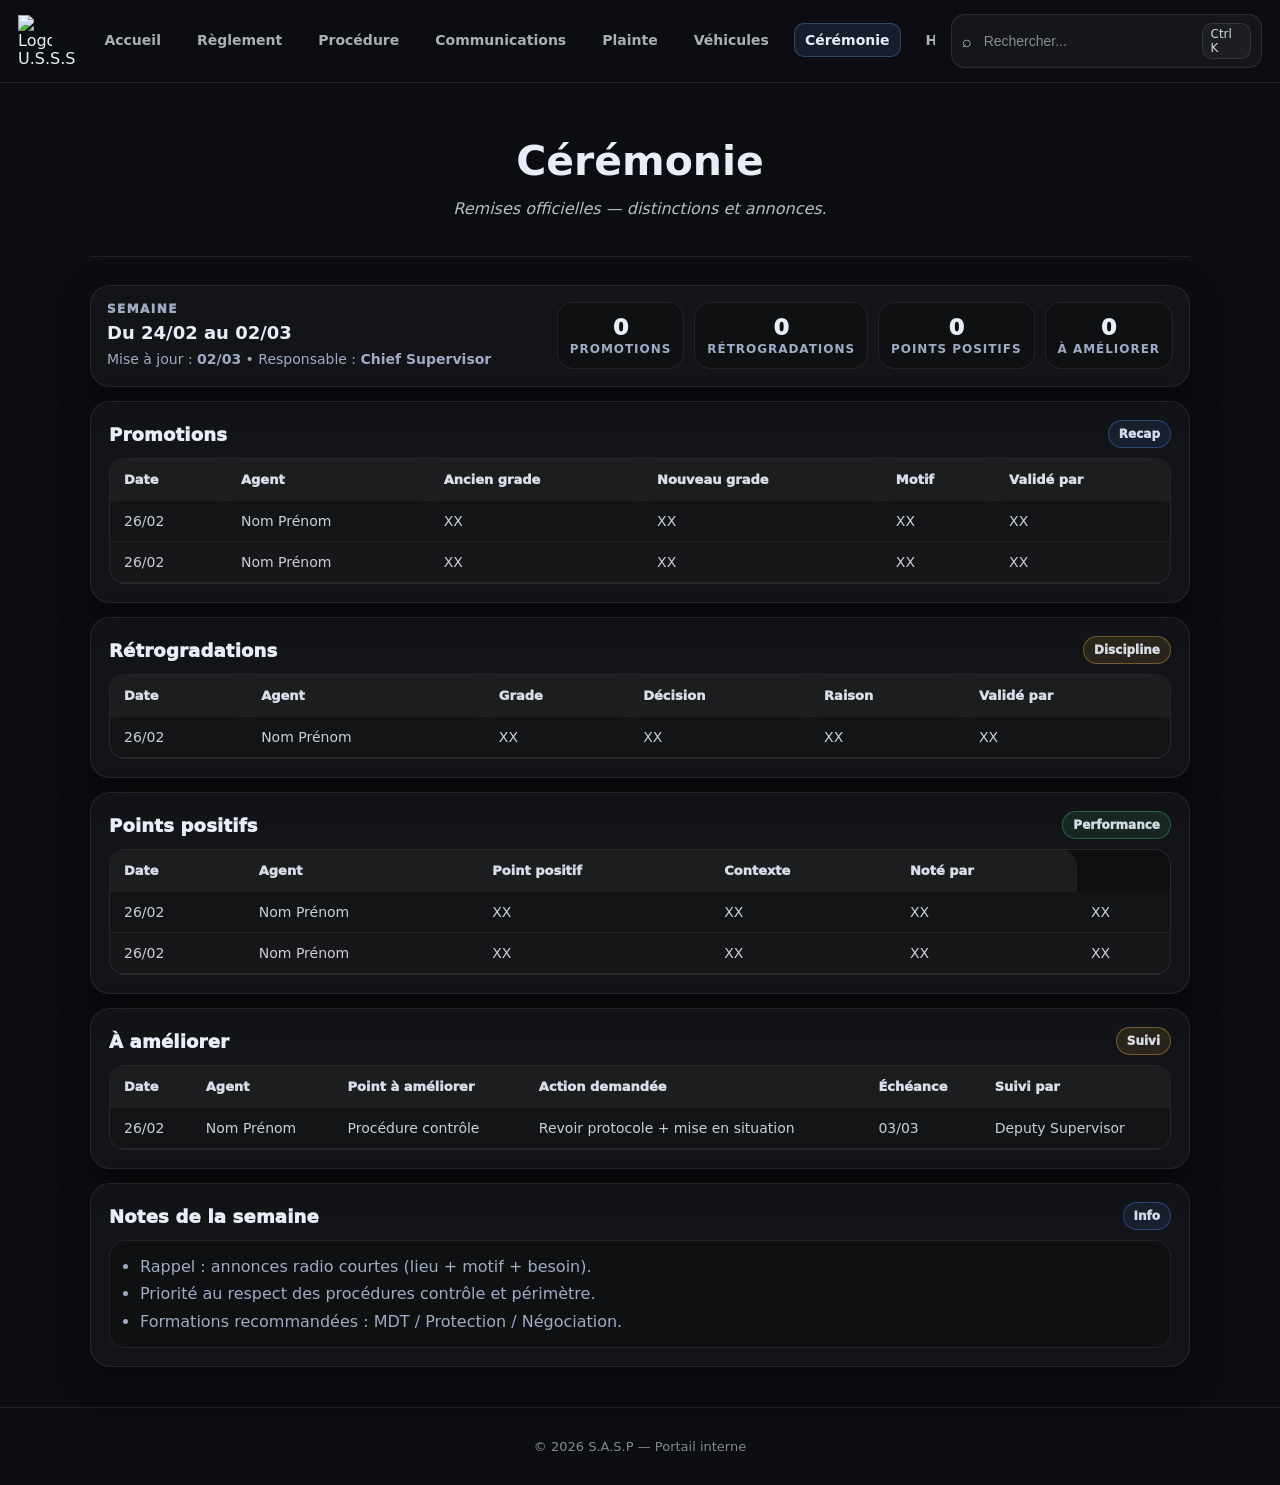
==== ceremonie.html @ ccc36e86 "Create ceremonie.html" ====
<!DOCTYPE html>
<html lang="fr">
<head>
  <meta charset="UTF-8" />
  <meta name="viewport" content="width=device-width, initial-scale=1.0" />
  <title>S.A.S.P - Cérémonie</title>
  <link rel="icon" type="image/png" href="favicon.png">
  <link rel="stylesheet" href="style.css" />
</head>
<body>

<header class="topbar">
  <div class="topbar__left">
    <div class="brand">
      <div class="brand__logo">
        <img src="favicon.png" alt="Logo USSS">
      </div>
      <div class="brand__name">U.S.S.S</div>
    </div>

    <nav class="nav">
      <a class="nav__link" href="index.html">Accueil</a>
      <a class="nav__link" href="reglement.html">Règlement</a>
      <a class="nav__link" href="procedure.html">Procédure</a>
      <a class="nav__link" href="communications.html">Communications</a>
      <a class="nav__link" href="plainte.html">Plainte</a>
      <a class="nav__link" href="vehicules.html">Véhicules</a>

      <!-- Nom changé uniquement -->
      <a class="nav__link nav__link--active" href="ceremonie.html">Cérémonie</a>

      <a class="nav__link" href="hierarchie.html">Hiérarchie</a>
     <a class="nav__link" href="effectif.html">Effectif</a>
      <a class="nav__link" href="formation.html">Formation</a>
    </nav>
  </div>

  <div class="topbar__right">
    <div class="search">
      <span class="search__icon" aria-hidden="true">⌕</span>
      <input class="search__input" type="search" placeholder="Rechercher..." />
      <span class="search__hint" aria-hidden="true">Ctrl K</span>
    </div>
  </div>
</header>

<main class="container">
  <section class="hero">
    <h1 class="hero__title">Cérémonie</h1>
    <p class="hero__subtitle">Remises officielles — distinctions et annonces.</p>
  </section>

  <hr class="divider" />


  <!-- Bandeau semaine -->
  <section class="dispatch-week">
    <div class="dispatch-week__left">
      <div class="dispatch-week__label">Semaine</div>
      <div class="dispatch-week__range">Du <b>24/02</b> au <b>02/03</b></div>
      <div class="dispatch-week__meta">Mise à jour : <b>02/03</b> • Responsable : <b>Chief Supervisor</b></div>
    </div>

    <div class="dispatch-week__right">
      <div class="dispatch-kpi">
        <div class="dispatch-kpi__value">0</div>
        <div class="dispatch-kpi__label">Promotions</div>
      </div>
      <div class="dispatch-kpi">
        <div class="dispatch-kpi__value">0</div>
        <div class="dispatch-kpi__label">Rétrogradations</div>
      </div>
      <div class="dispatch-kpi">
        <div class="dispatch-kpi__value">0</div>
        <div class="dispatch-kpi__label">Points positifs</div>
      </div>
      <div class="dispatch-kpi">
        <div class="dispatch-kpi__value">0</div>
        <div class="dispatch-kpi__label">À améliorer</div>
      </div>
    </div>
  </section>

  <!-- PROMOTIONS -->
  <section class="dispatch-card">
    <div class="dispatch-head">
      <h2 class="dispatch-title">Promotions</h2>
      <span class="dispatch-badge">Recap</span>
    </div>

    <div class="dispatch-table-wrap">
      <table class="dispatch-table">
        <thead>
          <tr>
            <th>Date</th>
            <th>Agent</th>
            <th>Ancien grade</th>
            <th>Nouveau grade</th>
            <th>Motif</th>
            <th>Validé par</th>
          </tr>
        </thead>
        <tbody>
          <tr>
            <td>26/02</td>
            <td>Nom Prénom</td>
            <td>XX</td>
            <td>XX</td>
            <td>XX</td>
            <td>XX</td>
          </tr>
          <tr>
            <td>26/02</td>
            <td>Nom Prénom</td>
            <td>XX</td>
            <td>XX</td>
            <td>XX</td>
            <td>XX</td>
          </tr>
        </tbody>
      </table>
    </div>
  </section>

  <!-- RÉTROGRADATIONS -->
  <section class="dispatch-card">
    <div class="dispatch-head">
      <h2 class="dispatch-title">Rétrogradations</h2>
      <span class="dispatch-badge dispatch-badge--warn">Discipline</span>
    </div>

    <div class="dispatch-table-wrap">
      <table class="dispatch-table">
        <thead>
          <tr>
            <th>Date</th>
            <th>Agent</th>
            <th>Grade</th>
            <th>Décision</th>
            <th>Raison</th>
            <th>Validé par</th>
          </tr>
        </thead>
        <tbody>
          <tr>
            <td>26/02</td>
            <td>Nom Prénom</td>
            <td>XX</td>
            <td>XX</td>
            <td>XX</td>
            <td>XX</td>
          </tr>
        </tbody>
      </table>
    </div>
  </section>

  <!-- POINTS POSITIFS -->
  <section class="dispatch-card">
    <div class="dispatch-head">
      <h2 class="dispatch-title">Points positifs</h2>
      <span class="dispatch-badge dispatch-badge--ok">Performance</span>
    </div>

    <div class="dispatch-table-wrap">
      <table class="dispatch-table">
        <thead>
          <tr>
            <th>Date</th>
            <th>Agent</th>
            <th>Point positif</th>
            <th>Contexte</th>
            <th>Noté par</th>
          </tr>
        </thead>
        <tbody>
          <tr>
            <td>26/02</td>
            <td>Nom Prénom</td>
            <td>XX</td>
            <td>XX</td>
            <td>XX</td>
            <td>XX</td>
          </tr>
          <tr>
            <td>26/02</td>
            <td>Nom Prénom</td>
            <td>XX</td>
            <td>XX</td>
            <td>XX</td>
            <td>XX</td>
          </tr>
        </tbody>
      </table>
    </div>
  </section>

  <!-- À AMÉLIORER -->
  <section class="dispatch-card">
    <div class="dispatch-head">
      <h2 class="dispatch-title">À améliorer</h2>
      <span class="dispatch-badge dispatch-badge--warn">Suivi</span>
    </div>

    <div class="dispatch-table-wrap">
      <table class="dispatch-table">
        <thead>
          <tr>
            <th>Date</th>
            <th>Agent</th>
            <th>Point à améliorer</th>
            <th>Action demandée</th>
            <th>Échéance</th>
            <th>Suivi par</th>
          </tr>
        </thead>
        <tbody>
          <tr>
            <td>26/02</td>
            <td>Nom Prénom</td>
            <td>Procédure contrôle</td>
            <td>Revoir protocole + mise en situation</td>
            <td>03/03</td>
            <td>Deputy Supervisor</td>
          </tr>
        </tbody>
      </table>
    </div>
  </section>

  <!-- NOTES / REMARQUES -->
  <section class="dispatch-card">
    <div class="dispatch-head">
      <h2 class="dispatch-title">Notes de la semaine</h2>
      <span class="dispatch-badge">Info</span>
    </div>

    <div class="dispatch-notes">
      <ul class="dispatch-notes__list">
        <li>Rappel : annonces radio courtes (lieu + motif + besoin).</li>
        <li>Priorité au respect des procédures contrôle et périmètre.</li>
        <li>Formations recommandées : MDT / Protection / Négociation.</li>
      </ul>
    </div>
  </section>

</main>

<footer class="footer">
  <p>© <span id="year"></span> S.A.S.P — Portail interne</p>
</footer>

<script>
  document.getElementById("year").textContent = new Date().getFullYear();
</script>

</body>
</html>
---- style.css ----
* { box-sizing: border-box; }
html, body { height: 100%; }
body {
  margin: 0;
  font-family: system-ui, -apple-system, Segoe UI, Roboto, Arial, sans-serif;
  background: #0b0d10;
  color: #e8eef7;
}

/* TOPBAR */
.topbar {
  position: sticky;
  top: 0;
  z-index: 10;
  background: rgba(12, 14, 18, 0.92);
  backdrop-filter: blur(8px);
  border-bottom: 1px solid rgba(255,255,255,0.08);
  padding: 14px 18px;
  display: flex;
  align-items: center;
  justify-content: space-between;
  gap: 16px;
}

.topbar__left {
  display: flex;
  align-items: center;
  gap: 18px;
  min-width: 0;
}

.brand__logo{
  display: flex;
  align-items: center;
  justify-content: center;
  width: 34px;
  height: 34px;
}

.brand__logo img{
  width: 100%;
  height: 100%;
  object-fit: contain;
}
}
.brand__name { font-weight: 800; letter-spacing: 0.4px; }

.nav {
  display: flex;
  align-items: center;
  gap: 14px;
  overflow: auto;
  padding-bottom: 2px;
}
.nav__link {
  color: rgba(232, 238, 247, 0.72);
  text-decoration: none;
  font-size: 14px;
  padding: 8px 10px;
  border-radius: 10px;
  transition: 0.15s ease;
  border: 1px solid transparent;
}
.nav__link:hover {
  color: #e8eef7;
  background: rgba(255,255,255,0.05);
  border-color: rgba(255,255,255,0.08);
}
.nav__link--active {
  color: #e8eef7;
  background: rgba(108, 166, 255, 0.10);
  border-color: rgba(108, 166, 255, 0.25);
}

/* SEARCH */
.search {
  display: flex;
  align-items: center;
  gap: 10px;
  padding: 8px 10px;
  border-radius: 14px;
  border: 1px solid rgba(255,255,255,0.10);
  background: rgba(255,255,255,0.04);
}
.search__icon { opacity: 0.8; }
.search__input {
  width: 220px;
  border: none;
  outline: none;
  background: transparent;
  color: #e8eef7;
  font-size: 14px;
}
.search__input::placeholder { color: rgba(232,238,247,0.55); }
.search__hint {
  font-size: 12px;
  padding: 3px 8px;
  border-radius: 10px;
  border: 1px solid rgba(255,255,255,0.12);
  background: rgba(255,255,255,0.04);
  opacity: 0.9;
}

/* LAYOUT */
.container {
  width: min(1100px, calc(100% - 40px));
  margin: 0 auto;
  padding: 44px 0 40px;
}

.divider {
  border: none;
  height: 1px;
  background: rgba(255,255,255,0.08);
  margin: 28px 0;
}

/* HERO */
.hero { text-align: center; padding: 10px 0 6px; }
.hero__title {
  margin: 0;
  font-size: clamp(26px, 3.2vw, 42px);
  font-weight: 900;
}
.hero__subtitle {
  margin: 10px 0 0;
  color: rgba(232,238,247,0.70);
  font-style: italic;
}

/* HOME GRID */
.grid {
  display: grid;
  grid-template-columns: 1.45fr 1fr;
  gap: 22px;
  align-items: start;
}

.card {
  background: rgba(255,255,255,0.03);
  border: 1px solid rgba(255,255,255,0.09);
  border-radius: 18px;
  overflow: hidden;
  box-shadow: 0 10px 28px rgba(0,0,0,0.35);
}
.media__img {
  width: 100%;
  height: 320px;
  object-fit: cover;
  display: block;
}

.text { padding: 22px; }
.text__title { margin: 0 0 10px; font-size: 22px; }
.text__desc { margin: 0; line-height: 1.6; color: rgba(232,238,247,0.72); }

/* PAGE CONTENT */
.page {
  padding: 22px;
}
.page__title {
  margin: 0 0 10px;
  font-size: 28px;
  font-weight: 900;
}
.page__desc {
  margin: 0;
  line-height: 1.7;
  color: rgba(232,238,247,0.72);
}

/* CTA */
.cta { text-align: center; padding: 22px 18px 10px; }
.cta__title {
  margin: 0 0 10px;
  font-size: clamp(20px, 2.4vw, 34px);
  font-weight: 900;
}
.cta__desc {
  margin: 0 auto 18px;
  max-width: 780px;
  line-height: 1.7;
  color: rgba(232,238,247,0.72);
}

.btn {
  display: inline-flex;
  align-items: center;
  justify-content: center;
  padding: 10px 16px;
  border-radius: 14px;
  text-decoration: none;
  font-weight: 800;
  font-size: 14px;
  border: 1px solid transparent;
  transition: 0.15s ease;
}
.btn--primary {
  background: rgba(108, 166, 255, 0.20);
  border-color: rgba(108, 166, 255, 0.32);
  color: #e8eef7;
}
.btn--primary:hover { background: rgba(108, 166, 255, 0.28); }

.footer {
  border-top: 1px solid rgba(255,255,255,0.08);
  padding: 18px;
  text-align: center;
  color: rgba(232,238,247,0.55);
  font-size: 13px;
}

/* RESPONSIVE */
@media (max-width: 980px) {
  .search__input { width: 160px; }
  .grid { grid-template-columns: 1fr; }
  .media__img { height: 260px; }
}

@media (max-width: 640px) {
  .topbar { flex-direction: column; align-items: stretch; }
  .topbar__left { flex-direction: column; align-items: stretch; }
  .nav { padding-top: 8px; }
  .search__input { width: 100%; }
}

/* ===== Règlement viewer (9 PNG) ===== */
.reg-viewer{
  padding: 16px;
}

.reg-image-wrap{
  border: 1px solid rgba(255,255,255,.10);
  border-radius: 16px;
  overflow: auto;
  background: rgba(0,0,0,.18);
  max-height: 75vh;
}

.reg-image-wrap img{
  width: 100%;
  height: auto;
  display:block;
}

.reg-toolbar{
  margin-top: 12px;
  display:flex;
  align-items:center;
  justify-content:center;
  gap: 14px;
}

.reg-counter{
  color: rgba(232,238,247,.85);
  font-size: 14px;
}

.reg-arrow{
  width: 46px;
  height: 46px;
  border-radius: 14px;
  border: 1px solid rgba(255,255,255,.10);
  background: rgba(255,255,255,.04);
  color: rgba(232,238,247,.92);
  font-size: 18px;
  font-weight: 900;
  cursor: pointer;
  transition: .15s ease;
}

.reg-arrow:hover{
  background: rgba(108,166,255,.12);
  border-color: rgba(108,166,255,.30);
}

.reg-arrow.is-disabled,
.reg-arrow:disabled{
  opacity: .45;
  cursor: not-allowed;
}

.reg-hint{
  margin: 10px 0 0;
  text-align:center;
  color: rgba(168,179,207,.95);
  font-size: 13px;
}

/* ===== Hiérarchie - premium ===== */
.rank-section{
  margin-top: 14px;
  padding: 16px;
  border-radius: 18px;
  border: 1px solid rgba(255,255,255,.08);
  background: linear-gradient(180deg, rgba(255,255,255,.05), rgba(255,255,255,.02));
  box-shadow: 0 10px 30px rgba(0,0,0,.35);
}

.rank-section__head{
  display:flex;
  align-items:center;
  justify-content:space-between;
  gap:12px;
  margin-bottom: 10px;
}

.rank-section__head h2{
  margin:0;
  font-size: 18px;
  letter-spacing: .2px;
}

.rank-badge{
  font-size: 12px;
  font-weight: 800;
  padding: 6px 10px;
  border-radius: 999px;
  border: 1px solid rgba(79,140,255,.35);
  background: rgba(79,140,255,.10);
  color: rgba(232,238,252,.85);
}

.rank-divider{
  margin: 14px 0;
  display:flex;
  align-items:center;
  gap:12px;
  opacity:.95;
}
.rank-divider::before,
.rank-divider::after{
  content:"";
  height:1px;
  flex:1;
  background: rgba(255,255,255,.10);
}
.rank-divider span{
  font-weight: 900;
  letter-spacing: .25em;
  font-size: 12px;
  color: rgba(232,238,252,.85);
  padding: 6px 10px;
  border-radius: 999px;
  border: 1px solid rgba(255,255,255,.08);
  background: rgba(255,255,255,.03);
}

.rank-list{
  list-style:none;
  padding:0;
  margin:0;
  display:flex;
  flex-direction:column;
  gap:10px;
}

.rank-item{
  display:flex;
  align-items:center;
  gap:10px;
  padding: 12px 12px;
  border-radius: 14px;
  border: 1px solid rgba(255,255,255,.08);
  background: rgba(255,255,255,.03);
  color: rgba(232,238,252,.92);
  font-weight: 750;
  transition: transform .18s ease, border-color .18s ease, background .18s ease;
}

.rank-item:hover{
  transform: translateY(-1px);
  border-color: rgba(79,140,255,.55);
  background: rgba(79,140,255,.10);
}

.rank-name{line-height:1.3}

.rank-pill{
  font-size: 12px;
  font-weight: 900;
  letter-spacing: .08em;
  padding: 6px 10px;
  border-radius: 999px;
  border: 1px solid rgba(79,140,255,.35);
  background: rgba(79,140,255,.10);
  color: rgba(232,238,252,.90);
}
}



/* =======================================
   COMMUNICATIONS — TABLEAU 
   ======================================= */

.comms-card{
  margin-top: 14px;
  padding: 18px;
  border-radius: 20px;
  border: 1px solid rgba(255,255,255,.08);
  background: rgba(255,255,255,.03);
  box-shadow: 0 12px 34px rgba(0,0,0,.38);
}

.comms-head{
  display:flex;
  align-items:center;
  justify-content:space-between;
  gap:12px;
  margin-bottom: 8px;
}

.comms-title{
  margin:0;
  font-size: 20px;
  letter-spacing: .2px;
}

.comms-badge{
  font-size: 12px;
  font-weight: 900;
  padding: 6px 10px;
  border-radius: 999px;
  border: 1px solid rgba(79,140,255,.35);
  background: rgba(79,140,255,.10);
  color: rgba(232,238,252,.90);
}

.comms-subtitle{
  margin: 16px 0 10px;
  font-size: 13px;
  font-weight: 950;
  letter-spacing: .35px;
  text-transform: uppercase;
  color: rgba(232,238,252,.85);
}

/* Wrap = scroll mobile + cadre propre */
.comms-table-wrap{
  overflow-x: auto;
  border-radius: 16px;
  border: 1px solid rgba(255,255,255,.10);
  background: rgba(0,0,0,.22);
}

/* Table */
.comms-table{
  width: 100%;
  border-collapse: separate;      /* important pour garder le radius clean */
  border-spacing: 0;
  min-width: 620px;               /* évite que tout s’écrase */
}

/* Header */
.comms-table thead th{
  text-align:left;
  padding: 13px 14px;
  font-size: 13px;
  font-weight: 950;
  color: rgba(232,238,252,.92);
  background: rgba(255,255,255,.06);
  border-bottom: 1px solid rgba(255,255,255,.10);
  position: sticky;               /* optionnel mais stylé quand tu scroll */
  top: 0;
  backdrop-filter: blur(8px);
}

/* Radius header */
.comms-table thead th:first-child{
  border-top-left-radius: 16px;
}
.comms-table thead th:last-child{
  border-top-right-radius: 16px;
}

/* Body cells */
.comms-table tbody td{
  padding: 12px 14px;
  font-size: 14px;
  color: rgba(232,238,252,.86);
  border-bottom: 1px solid rgba(255,255,255,.06);
  vertical-align: top;
}

/* Colonne code */
.comms-table tbody td:first-child{
  width: 120px;
  font-weight: 950;
  letter-spacing: .25px;
  color: rgba(122,167,255,.95);
  white-space: nowrap;
}

/* Zebra rows */
.comms-table tbody tr:nth-child(odd) td{
  background: rgba(255,255,255,.02);
}
.comms-table tbody tr:nth-child(even) td{
  background: rgba(255,255,255,.035);
}

/* Hover clean */
.comms-table tbody tr:hover td{
  background: rgba(79,140,255,.12);
}

/* Dernière ligne radius */
.comms-table tbody tr:last-child td:first-child{
  border-bottom-left-radius: 16px;
}
.comms-table tbody tr:last-child td:last-child{
  border-bottom-right-radius: 16px;
}

/* Petits textes en italique dans table */
.comms-table em{
  color: rgba(168,179,207,.95);
  font-style: italic;
}

/* Note */
.comms-note{
  margin: 12px 2px 0;
  padding-top: 10px;
  border-top: 1px solid rgba(255,255,255,.08);
  color: rgba(168,179,207,.95);
  line-height: 1.6;
}

/* Mobile : on réduit un peu */
@media (max-width: 560px){
  .comms-card{padding: 14px}
  .comms-title{font-size: 18px}
}

/* =======================================
   DISPATCH — TABLEAUX HEBDO (dispatch-*)
   ======================================= */

.dispatch-week{
  display:flex;
  align-items:stretch;
  justify-content:space-between;
  gap:14px;
  padding:16px;
  border-radius:20px;
  border:1px solid rgba(255,255,255,.08);
  background: rgba(255,255,255,.03);
  box-shadow: 0 12px 34px rgba(0,0,0,.38);
}

.dispatch-week__label{
  font-size:12px;
  font-weight:950;
  letter-spacing:.12em;
  text-transform:uppercase;
  color: rgba(168,179,207,.95);
}

.dispatch-week__range{
  margin-top:6px;
  font-size:18px;
  font-weight:900;
}

.dispatch-week__meta{
  margin-top:6px;
  color: rgba(168,179,207,.95);
  font-size:14px;
  line-height:1.5;
}

.dispatch-week__right{
  display:flex;
  gap:10px;
  flex-wrap:wrap;
  align-content:flex-start;
  justify-content:flex-end;
}

.dispatch-kpi{
  min-width:120px;
  padding:12px 12px;
  border-radius:16px;
  border:1px solid rgba(255,255,255,.08);
  background: rgba(0,0,0,.18);
  text-align:center;
}

.dispatch-kpi__value{
  font-size:22px;
  font-weight:950;
}

.dispatch-kpi__label{
  margin-top:2px;
  font-size:12px;
  font-weight:900;
  letter-spacing:.08em;
  text-transform:uppercase;
  color: rgba(168,179,207,.95);
}

/* Cards */
.dispatch-card{
  margin-top: 14px;
  padding: 18px;
  border-radius: 20px;
  border: 1px solid rgba(255,255,255,.08);
  background: rgba(255,255,255,.03);
  box-shadow: 0 12px 34px rgba(0,0,0,.38);
}

.dispatch-head{
  display:flex;
  align-items:center;
  justify-content:space-between;
  gap:12px;
  margin-bottom: 10px;
}

.dispatch-title{
  margin:0;
  font-size: 18px;
  font-weight: 950;
  letter-spacing: .2px;
}

.dispatch-badge{
  font-size: 12px;
  font-weight: 950;
  padding: 6px 10px;
  border-radius: 999px;
  border: 1px solid rgba(79,140,255,.35);
  background: rgba(79,140,255,.10);
  color: rgba(232,238,252,.90);
}

.dispatch-badge--ok{
  border-color: rgba(70, 200, 140, .35);
  background: rgba(70, 200, 140, .10);
}

.dispatch-badge--warn{
  border-color: rgba(255, 190, 80, .35);
  background: rgba(255, 190, 80, .10);
}

/* Table wrap */
.dispatch-table-wrap{
  overflow-x:auto;
  border-radius:16px;
  border:1px solid rgba(255,255,255,.10);
  background: rgba(0,0,0,.22);
}

/* Table */
.dispatch-table{
  width:100%;
  border-collapse: separate;
  border-spacing: 0;
  min-width: 860px;
}

.dispatch-table thead th{
  text-align:left;
  padding: 13px 14px;
  font-size: 13px;
  font-weight: 950;
  color: rgba(232,238,252,.92);
  background: rgba(255,255,255,.06);
  border-bottom: 1px solid rgba(255,255,255,.10);
  position: sticky;
  top: 0;
  backdrop-filter: blur(8px);
}

.dispatch-table thead th:first-child{border-top-left-radius:16px;}
.dispatch-table thead th:last-child{border-top-right-radius:16px;}

.dispatch-table tbody td{
  padding: 12px 14px;
  font-size: 14px;
  color: rgba(232,238,252,.86);
  border-bottom: 1px solid rgba(255,255,255,.06);
  vertical-align: top;
}

/* Zebra */
.dispatch-table tbody tr:nth-child(odd) td{ background: rgba(255,255,255,.02); }
.dispatch-table tbody tr:nth-child(even) td{ background: rgba(255,255,255,.035); }

.dispatch-table tbody tr:hover td{
  background: rgba(79,140,255,.12);
}

/* Notes */
.dispatch-notes{
  padding: 12px 12px;
  border-radius: 16px;
  border: 1px solid rgba(255,255,255,.08);
  background: rgba(0,0,0,.18);
}

.dispatch-notes__list{
  margin:0;
  padding-left:18px;
  color: rgba(168,179,207,.95);
  line-height:1.7;
}

/* Responsive */
@media (max-width: 900px){
  .dispatch-week{flex-direction:column}
  .dispatch-week__right{justify-content:flex-start}
}

/* Image Accueil */
.home-image{
  width:100%;
  height:450px;
  object-fit:cover;
  border-radius:18px;
  box-shadow: 0 20px 50px rgba(0,0,0,.5);
}

/* TABLE FORMATION */
.table-wrap{
  overflow-x: auto;
}

.formation-table{
  width: 100%;
  border-collapse: collapse;
  min-width: 700px;
}

.formation-table th{
  text-align: left;
  padding: 14px;
  font-size: 13px;
  font-weight: 900;
  border-bottom: 1px solid rgba(255,255,255,0.1);
  background: rgba(255,255,255,0.04);
}

.formation-table td{
  padding: 14px;
  border-bottom: 1px solid rgba(255,255,255,0.06);
  font-size: 14px;
  color: rgba(232,238,247,0.85);
}

.formation-table tr:hover td{
  background: rgba(108,166,255,0.10);
}

/* PLAINTES*/

/* 1) Topbar: plus nette */
.topbar{
  border-bottom: 1px solid rgba(255,255,255,.10);
}

/* 2) Cards: un peu plus “clean” */
.card{
  border: 1px solid rgba(255,255,255,.10);
  background: rgba(255,255,255,.03);
}

/* 3) Texte: meilleure lisibilité */
.text__desc,
.page__desc,
.hero__subtitle{
  line-height: 1.7;
  color: rgba(232,238,247,.78);
}

/* 4) Nav: hover + active plus doux */
.nav__link{
  font-weight: 650;
}
.nav__link:hover{
  background: rgba(255,255,255,.06);
}
.nav__link--active{
  background: rgba(108,166,255,.12);
  border-color: rgba(108,166,255,.30);
}

/* 5) Tables: rendu pro sans changer la palette */
.table-wrap{
  border: 1px solid rgba(255,255,255,.10);
  border-radius: 16px;
  overflow: hidden;
  background: rgba(0,0,0,.16);
}

.formation-table, .comms-table, .dispatch-table{
  width: 100%;
  border-collapse: collapse;
}

.formation-table th, .comms-table th, .dispatch-table th{
  background: rgba(255,255,255,.05);
  border-bottom: 1px solid rgba(255,255,255,.10);
  font-weight: 900;
}

.formation-table td, .comms-table td, .dispatch-table td{
  border-bottom: 1px solid rgba(255,255,255,.06);
}

.formation-table tr:hover td,
.comms-table tr:hover td,
.dispatch-table tr:hover td{
  background: rgba(108,166,255,.10);
}

/* ===== EFFECTIF (par grade) ===== */
.effectif-grade{
  margin: 14px 0;
  padding: 16px;
  border-radius: 18px;
  border: 1px solid rgba(255,255,255,0.08);
  background: rgba(255,255,255,0.03);
}

.effectif-grade__head{
  display:flex;
  align-items:center;
  justify-content:space-between;
  gap:12px;
  margin-bottom: 12px;
}

.effectif-grade__title{
  margin:0;
  font-size: 16px;
  font-weight: 900;
  letter-spacing: .2px;
}

.effectif-grade__count{
  font-size: 12px;
  font-weight: 900;
  padding: 6px 10px;
  border-radius: 999px;
  border: 1px solid rgba(108,166,255,0.25);
  background: rgba(108,166,255,0.10);
  color: rgba(232,238,247,0.90);
}

/* Tableau */
.effectif-table-wrap{
  overflow-x:auto;
  border-radius: 16px;
  border: 1px solid rgba(255,255,255,0.10);
  background: rgba(0,0,0,0.18);
}

.effectif-table{
  width:100%;
  border-collapse: collapse;
  min-width: 520px;
}

.effectif-table th{
  text-align:left;
  padding: 12px 12px;
  font-size: 12px;
  font-weight: 950;
  letter-spacing: .06em;
  text-transform: uppercase;
  background: rgba(255,255,255,0.05);
  border-bottom: 1px solid rgba(255,255,255,0.10);
  color: rgba(232,238,247,0.90);
}

.effectif-table td{
  padding: 12px 12px;
  border-bottom: 1px solid rgba(255,255,255,0.06);
  color: rgba(232,238,247,0.85);
}

.effectif-table tbody tr:hover td{
  background: rgba(108,166,255,0.10);
}

/* Si pas de membre */
.effectif-empty{
  padding: 12px 12px;
  border-radius: 14px;
  border: 1px dashed rgba(255,255,255,0.14);
  background: rgba(0,0,0,0.14);
  color: rgba(168,179,207,0.95);
}
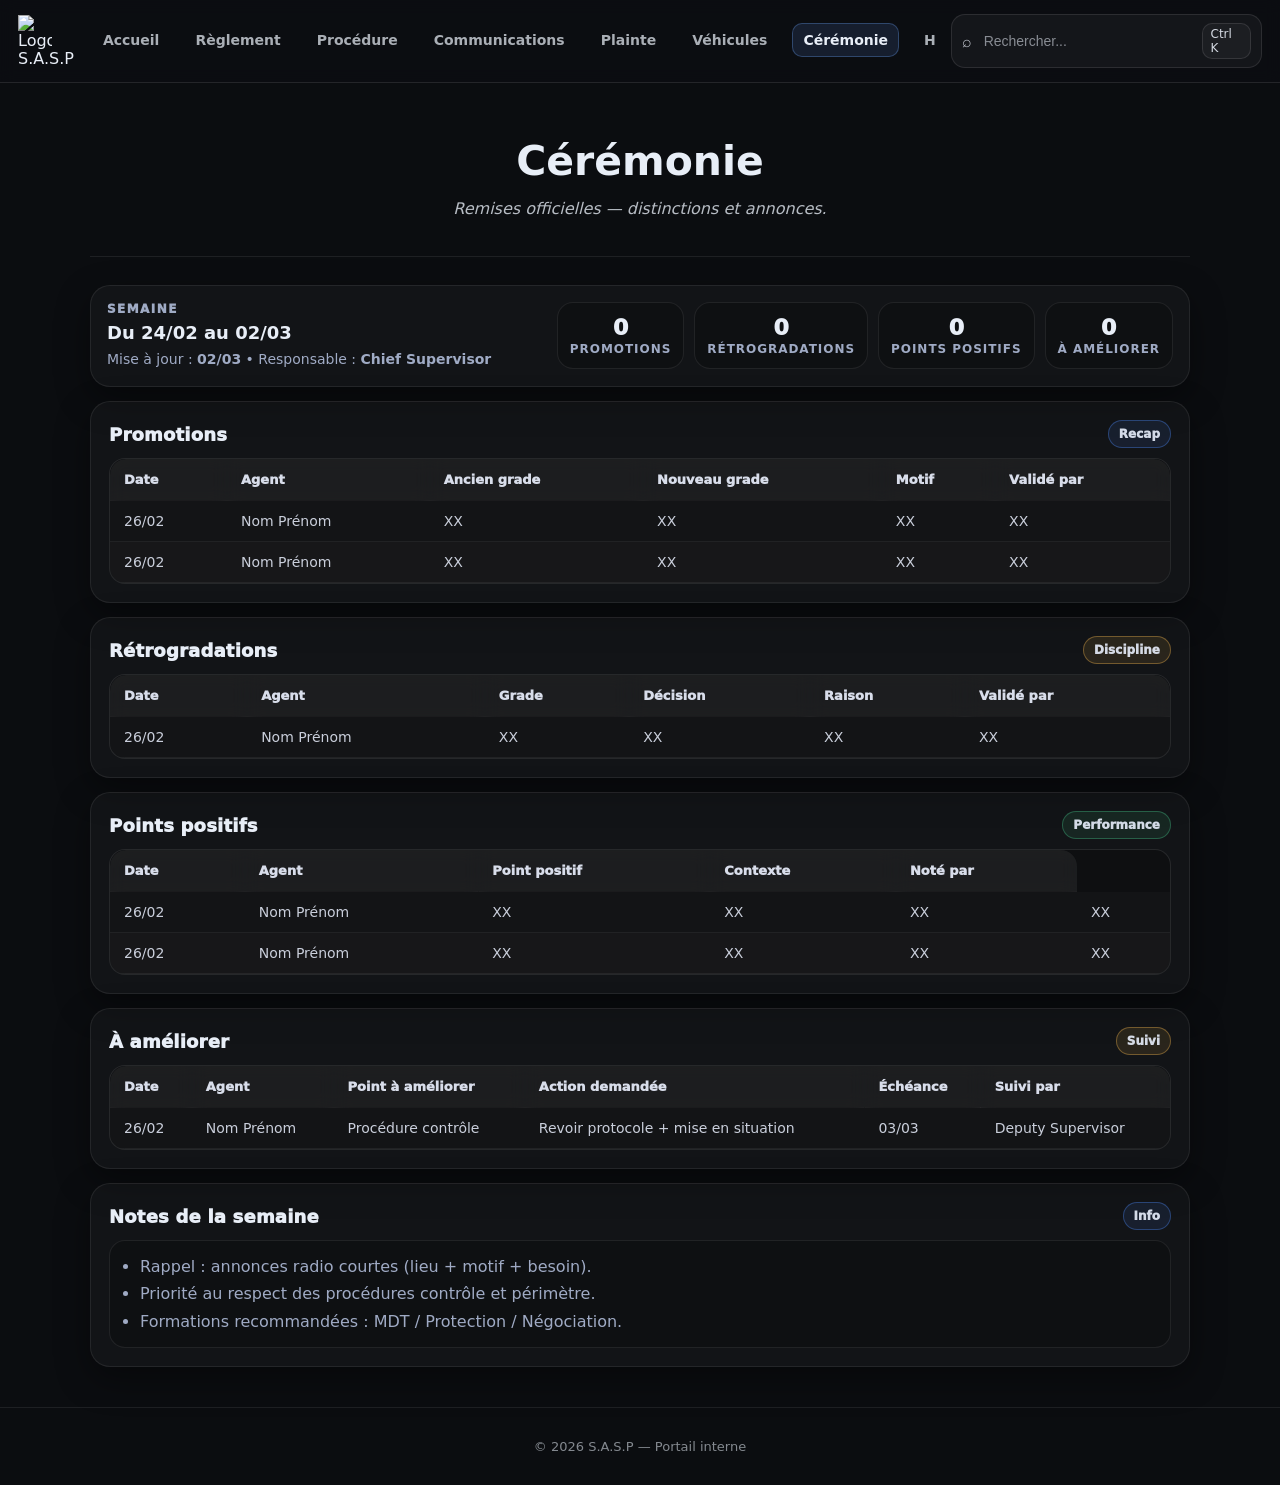
==== commit 465381db: "Update ceremonie.html" ====
--- a/ceremonie.html
+++ b/ceremonie.html
@@ -15,7 +15,7 @@
       <div class="brand__logo">
         <img src="favicon.png" alt="Logo USSS">
       </div>
-      <div class="brand__name">U.S.S.S</div>
+      <div class="brand__name">S.A.S.P</div>
     </div>
 
     <nav class="nav">
